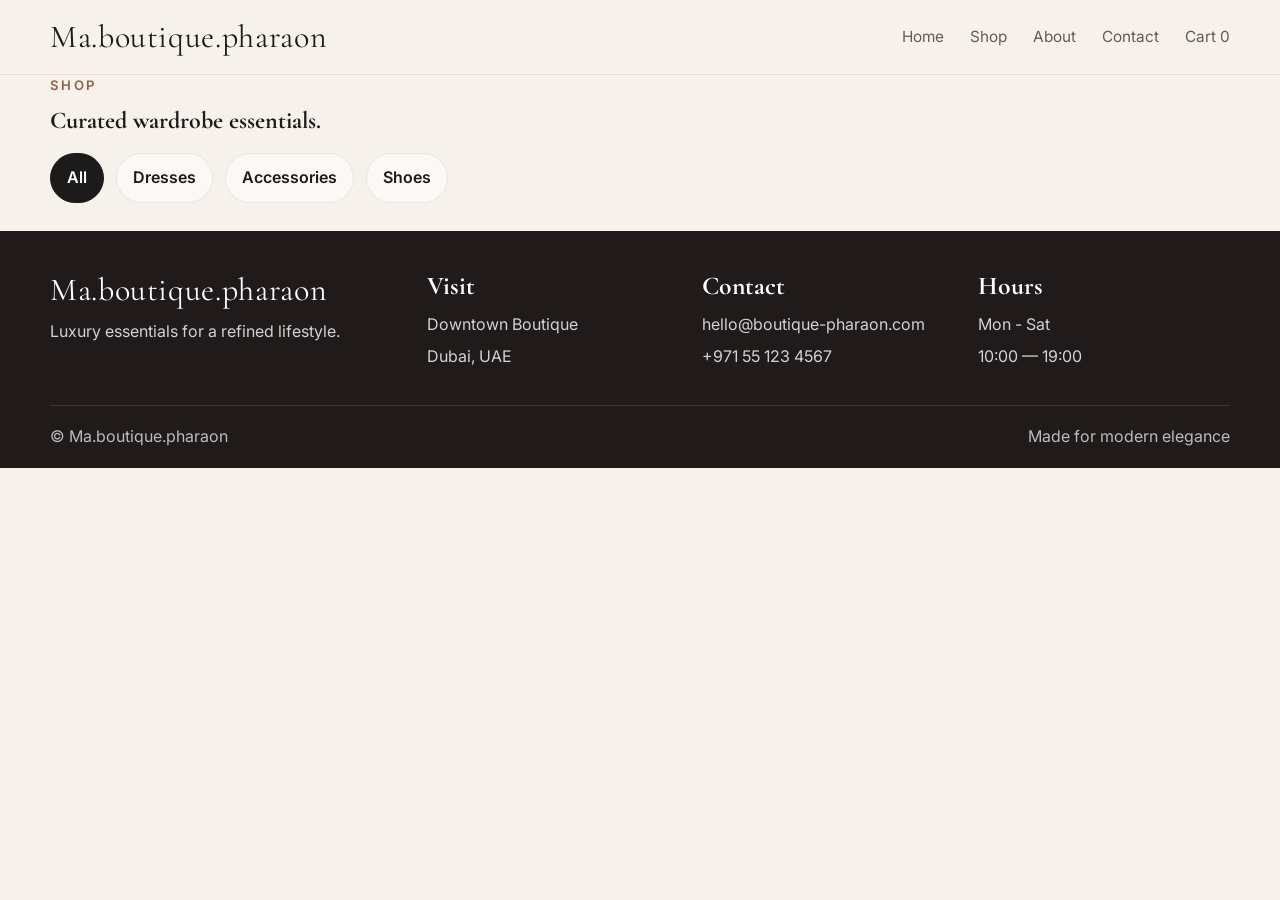
==== about.html @ f7c1f2f4 "Expand the boutique storefront into a multi-page luxury shop with product catalog, cart, contact, an" ====
<!DOCTYPE html>
<html lang="en">
  <head>
    <meta charset="UTF-8" />
    <meta name="viewport" content="width=device-width, initial-scale=1.0" />
    <title>Shop | Ma.boutique.pharaon</title>
    <meta name="description" content="Browse luxury essentials and signature pieces from Ma.boutique.pharaon." />
    <link rel="preconnect" href="https://fonts.googleapis.com" />
    <link rel="preconnect" href="https://fonts.gstatic.com" crossorigin />
    <link
      href="https://fonts.googleapis.com/css2?family=Cormorant+Garamond:wght@400;500;600;700&family=Inter:wght@400;500;600;700&display=swap"
      rel="stylesheet"
    />
    <link rel="stylesheet" href="style.css" />
  </head>
  <body>
    <header class="topbar">
      <div class="container nav">
        <a href="index.html" class="brand">Ma.boutique.pharaon</a>

        <button class="menu-toggle" aria-label="Toggle navigation" aria-expanded="false">
          <span></span>
          <span></span>
          <span></span>
        </button>

        <nav class="nav-links" aria-label="Main navigation">
          <a href="index.html">Home</a>
          <a href="products.html">Shop</a>
          <a href="about.html">About</a>
          <a href="contact.html">Contact</a>
          <a href="cart.html">Cart <span class="nav-cart-count">0</span></a>
        </nav>
      </div>
    </header>

    <main class="container main-page">
      <section class="page-hero small-hero">
        <p class="eyebrow">Shop</p>
        <h1>Curated wardrobe essentials.</h1>
      </section>

      <section class="shop-controls">
        <div class="filters" aria-label="Product filters">
          <button class="filter-btn active" data-filter="all" type="button">All</button>
          <button class="filter-btn" data-filter="dresses" type="button">Dresses</button>
          <button class="filter-btn" data-filter="accessories" type="button">Accessories</button>
          <button class="filter-btn" data-filter="shoes" type="button">Shoes</button>
        </div>
      </section>

      <section>
        <div class="product-grid" id="shop-products"></div>
      </section>
    </main>

    <footer class="site-footer">
      <div class="container footer-grid">
        <div>
          <a href="index.html" class="brand">Ma.boutique.pharaon</a>
          <p>Luxury essentials for a refined lifestyle.</p>
        </div>

        <div>
          <h4>Visit</h4>
          <p>Downtown Boutique</p>
          <p>Dubai, UAE</p>
        </div>

        <div>
          <h4>Contact</h4>
          <p>hello@boutique-pharaon.com</p>
          <p>+971 55 123 4567</p>
        </div>

        <div>
          <h4>Hours</h4>
          <p>Mon - Sat</p>
          <p>10:00 — 19:00</p>
        </div>
      </div>

      <div class="container footer-bottom">
        <span>© <span id="year"></span> Ma.boutique.pharaon</span>
        <span>Made for modern elegance</span>
      </div>
    </footer>

    <script src="script.js"></script>
  </body>
</html>
---- style.css ----
:root {
  --bg: #f7f1ec;
  --panel: #fffaf7;
  --card: #ffffff;
  --text: #1d1a1a;
  --muted: #625b5a;
  --accent: #b98966;
  --accent-deep: #8d6248;
  --sage: #c6c1b8;
  --line: rgba(24, 18, 17, 0.08);
  --shadow: 0 18px 40px rgba(32, 22, 17, 0.08);
}

* {
  box-sizing: border-box;
}

html {
  scroll-behavior: smooth;
}

body {
  margin: 0;
  font-family: "Inter", sans-serif;
  background: var(--bg);
  color: var(--text);
  line-height: 1.6;
}

a {
  color: inherit;
  text-decoration: none;
}

img {
  max-width: 100%;
  display: block;
}

button,
input {
  font: inherit;
}

button {
  cursor: pointer;
}

.container {
  width: min(1180px, calc(100% - 32px));
  margin: 0 auto;
}

.eyebrow {
  margin: 0 0 12px;
  color: var(--accent-deep);
  font-size: 0.82rem;
  font-weight: 600;
  letter-spacing: 0.18em;
  text-transform: uppercase;
}

h1,
h2,
h3,
h4,
.brand {
  font-family: "Cormorant Garamond", serif;
  line-height: 1.05;
  margin: 0;
}

p {
  margin: 0;
}

.topbar {
  position: sticky;
  top: 0;
  z-index: 100;
  background: rgba(247, 241, 236, 0.9);
  backdrop-filter: blur(8px);
  border-bottom: 1px solid var(--line);
}

.nav {
  display: flex;
  align-items: center;
  justify-content: space-between;
  min-height: 74px;
  gap: 20px;
}

.brand {
  font-size: clamp(2rem, 2vw, 2.8rem);
  letter-spacing: 0.02em;
}

.nav-links {
  display: flex;
  gap: 26px;
  color: var(--muted);
  font-size: 0.96rem;
}

.nav-links a {
  position: relative;
}

.nav-links a::after {
  content: "";
  position: absolute;
  left: 0;
  bottom: -6px;
  width: 100%;
  height: 1px;
  background: var(--accent);
  transform: scaleX(0);
  transform-origin: left;
  transition: transform 0.2s ease;
}

.nav-links a:hover::after,
.nav-links a:focus-visible::after {
  transform: scaleX(1);
}

.cart-btn,
.btn {
  border: none;
  border-radius: 999px;
  display: inline-flex;
  align-items: center;
  justify-content: center;
  gap: 8px;
  transition: transform 0.2s ease, box-shadow 0.2s ease;
}

.cart-btn {
  background: var(--text);
  color: white;
  padding: 0.82rem 1.2rem;
  font-weight: 600;
}

.cart-btn span {
  display: inline-grid;
  place-items: center;
  min-width: 24px;
  min-height: 24px;
  border-radius: 50%;
  background: var(--accent);
  color: white;
  font-size: 0.8rem;
}

.hero {
  display: grid;
  grid-template-columns: 1.1fr 0.9fr;
  align-items: center;
  gap: 42px;
  padding: 72px 0 46px;
}

.hero-copy h1 {
  font-size: clamp(3.2rem, 5vw, 5.2rem);
  margin-bottom: 18px;
  max-width: 560px;
}

.lead {
  max-width: 540px;
  color: var(--muted);
  font-size: 1.08rem;
}

.cta-row {
  display: flex;
  flex-wrap: wrap;
  gap: 16px;
  margin-top: 28px;
}

.btn {
  padding: 1rem 1.5rem;
  font-weight: 600;
}

.btn-primary {
  background: var(--accent);
  color: white;
  box-shadow: 0 12px 30px rgba(185, 137, 102, 0.25);
}

.btn-secondary {
  background: transparent;
  border: 1px solid rgba(24, 18, 17, 0.15);
}

.btn:hover,
.cart-btn:hover,
.filter-btn:hover {
  transform: translateY(-1px);
}

.hero-metrics {
  display: flex;
  flex-wrap: wrap;
  gap: 28px;
  margin-top: 36px;
}

.hero-metrics div {
  display: flex;
  flex-direction: column;
  gap: 5px;
}

.hero-metrics strong {
  font-size: 1.6rem;
  font-weight: 700;
}

.hero-metrics span {
  color: var(--muted);
  font-size: 0.83rem;
}

.hero-visual {
  position: relative;
  min-height: 620px;
}

.image-card {
  position: absolute;
  inset: 0 40px 0 0;
  background-size: cover;
  background-position: center;
  border-radius: 32px;
  box-shadow: var(--shadow);
}

.main-card {
  background-image: url("https://images.unsplash.com/photo-1529139574466-a303027c1d8b?auto=format&fit=crop&w=900&q=80");
}

.floating-card {
  position: absolute;
  right: 0;
  bottom: 38px;
  background: rgba(255, 253, 251, 0.84);
  backdrop-filter: blur(6px);
  border: 1px solid rgba(24, 18, 17, 0.08);
  border-radius: 20px;
  padding: 16px 18px;
  box-shadow: var(--shadow);
}

.floating-card p {
  color: var(--muted);
  font-size: 0.8rem;
  text-transform: uppercase;
  letter-spacing: 0.08em;
}

.floating-card strong {
  display: block;
  margin-top: 6px;
  font-family: "Cormorant Garamond", serif;
  font-size: 2rem;
}

.featured-strip {
  background: rgba(255, 255, 255, 0.55);
  border-top: 1px solid var(--line);
  border-bottom: 1px solid var(--line);
}

.strip-grid {
  display: grid;
  grid-template-columns: repeat(3, minmax(0, 1fr));
  gap: 16px;
  padding: 22px 0;
}

.strip-grid > div {
  display: flex;
  flex-direction: column;
  gap: 4px;
  text-align: center;
}

.strip-grid span {
  font-weight: 700;
}

.strip-grid small {
  color: var(--muted);
}

.collection,
.story,
.journal,
.newsletter {
  padding: 96px 0 0;
}

.section-header {
  display: flex;
  align-items: end;
  justify-content: space-between;
  gap: 16px;
  margin-bottom: 26px;
}

.section-header h2,
.testimonials h2,
.newsletter h2,
.story-copy h2 {
  font-size: clamp(2.4rem, 4vw, 3.4rem);
}

.text-link {
  color: var(--accent-deep);
  font-weight: 600;
}

.filters {
  display: flex;
  flex-wrap: wrap;
  gap: 12px;
  margin: 20px 0 28px;
}

.filter-btn {
  border: 1px solid var(--line);
  background: rgba(255, 255, 255, 0.5);
  color: var(--text);
  padding: 0.7rem 1rem;
  border-radius: 999px;
  font-weight: 600;
}

.filter-btn.active {
  background: var(--text);
  color: white;
  border-color: var(--text);
}

.product-grid {
  display: grid;
  grid-template-columns: repeat(3, minmax(0, 1fr));
  gap: 28px;
}

.product-card {
  background: var(--panel);
  border: 1px solid var(--line);
  border-radius: 28px;
  overflow: hidden;
  box-shadow: 0 14px 28px rgba(36, 26, 20, 0.04);
}

.product-image {
  height: 320px;
  background-size: cover;
  background-position: center;
}

.product-body {
  padding: 20px 20px 24px;
}

.product-tag {
  display: inline-block;
  font-size: 0.75rem;
  text-transform: uppercase;
  letter-spacing: 0.12em;
  color: var(--accent-deep);
  margin-bottom: 8px;
}

.product-body h3 {
  font-size: clamp(2rem, 2vw, 2.4rem);
  margin-bottom: 8px;
}

.product-body p {
  color: var(--muted);
  margin-bottom: 18px;
}

.product-meta {
  display: flex;
  align-items: center;
  justify-content: space-between;
  gap: 18px;
}

.price {
  font-weight: 700;
  font-size: 1.08rem;
}

.product-meta button {
  background: var(--text);
  color: white;
  border: none;
  border-radius: 999px;
  padding: 0.72rem 1rem;
  font-weight: 600;
}

.story {
  display: grid;
  grid-template-columns: 1fr 1fr;
  gap: 40px;
  align-items: center;
}

.story-image {
  min-height: 520px;
  border-radius: 30px;
  background-image: url("https://images.unsplash.com/photo-1524504388940-b1c1722653e1?auto=format&fit=crop&w=1100&q=80");
  background-size: cover;
  background-position: center;
  box-shadow: var(--shadow);
}

.story-copy {
  display: grid;
  gap: 18px;
}

.story-copy p {
  color: var(--muted);
}

.check-list {
  list-style: none;
  padding: 0;
  margin: 14px 0 0;
  display: grid;
  gap: 10px;
  color: var(--text);
  font-weight: 600;
}

.check-list li::before {
  content: "✓";
  color: var(--accent-deep);
  margin-right: 10px;
}

.journal-grid {
  display: grid;
  grid-template-columns: repeat(3, minmax(0, 1fr));
  gap: 28px;
}

.journal-card {
  background: rgba(255, 255, 255, 0.5);
  border: 1px solid var(--line);
  border-radius: 26px;
  overflow: hidden;
}

.journal-thumb {
  height: 260px;
  background-size: cover;
  background-position: center;
}

.thumb-one {
  background-image: url("https://images.unsplash.com/photo-1483985988355-763728e1935b?auto=format&fit=crop&w=900&q=80");
}

.thumb-two {
  background-image: url("https://images.unsplash.com/photo-1521572267360-ee0c2909d518?auto=format&fit=crop&w=900&q=80");
}

.thumb-three {
  background-image: url("https://images.unsplash.com/photo-1515886657613-9f3515b0c78f?auto=format&fit=crop&w=900&q=80");
}

.journal-body {
  padding: 22px 20px 24px;
}

.journal-body span {
  display: inline-block;
  font-size: 0.72rem;
  letter-spacing: 0.12em;
  text-transform: uppercase;
  color: var(--accent-deep);
  margin-bottom: 10px;
}

.journal-body h3 {
  font-size: clamp(1.7rem, 2vw, 2.2rem);
}

.testimonials {
  padding: 96px 0 0;
  background: rgba(255, 255, 255, 0.38);
  border-top: 1px solid var(--line);
  border-bottom: 1px solid var(--line);
}

.testimonial-grid {
  display: grid;
  grid-template-columns: repeat(3, minmax(0, 1fr));
  gap: 28px;
  margin-top: 30px;
  padding-bottom: 96px;
}

.testimonial-grid blockquote {
  margin: 0;
  background: var(--panel);
  border: 1px solid var(--line);
  border-radius: 22px;
  padding: 26px 22px;
  color: var(--muted);
  box-shadow: 0 12px 24px rgba(32, 22, 17, 0.04);
}

.testimonial-grid footer {
  margin-top: 18px;
  color: var(--text);
  font-weight: 700;
}

.newsletter {
  display: flex;
  align-items: center;
  justify-content: space-between;
  gap: 24px;
  padding-bottom: 96px;
}

.newsletter-form {
  display: flex;
  gap: 12px;
  width: min(520px, 100%);
}

.newsletter-form input {
  flex: 1;
  min-height: 54px;
  padding: 0 18px;
  border: 1px solid rgba(24, 18, 17, 0.14);
  border-radius: 999px;
  background: rgba(255, 255, 255, 0.8);
}

.cart-drawer {
  position: fixed;
  top: 0;
  right: 0;
  width: min(420px, 100%);
  height: 100vh;
  background: #fffdfb;
  box-shadow: -18px 0 40px rgba(31, 24, 20, 0.12);
  transform: translateX(105%);
  transition: transform 0.3s ease;
  z-index: 200;
  display: flex;
  flex-direction: column;
}

.cart-drawer.open {
  transform: translateX(0);
}

.cart-header,
.cart-summary {
  display: flex;
  align-items: center;
  justify-content: space-between;
  gap: 16px;
  padding: 22px 20px;
  border-bottom: 1px solid var(--line);
}

.close-cart {
  border: none;
  background: transparent;
  font-size: 2rem;
  line-height: 1;
}

.cart-items {
  padding: 16px 20px;
  overflow-y: auto;
  flex: 1;
}

.empty-cart {
  color: var(--muted);
}

.cart-item {
  display: flex;
  gap: 12px;
  border: 1px solid var(--line);
  border-radius: 18px;
  padding: 10px;
  margin-bottom: 14px;
  background: rgba(250, 245, 241, 0.9);
}

.cart-item-thumb {
  width: 78px;
  min-width: 78px;
  height: 78px;
  border-radius: 14px;
  background-size: cover;
  background-position: center;
}

.cart-item-info {
  flex: 1;
  display: flex;
  flex-direction: column;
  justify-content: center;
}

.cart-item-info strong {
  font-size: 1.1rem;
}

.cart-item-info span {
  color: var(--muted);
  font-size: 0.9rem;
}

.remove-item {
  border: none;
  background: transparent;
  color: var(--accent-deep);
  font-weight: 700;
  padding: 0;
}

.cart-summary {
  border-top: 1px solid var(--line);
  border-bottom: 0;
  flex-direction: column;
  align-items: stretch;
}

.cart-summary > div {
  display: flex;
  justify-content: space-between;
  align-items: center;
  margin-bottom: 12px;
}

.checkout-btn {
  width: 100%;
}

.site-footer {
  background: #201b1a;
  color: rgba(255, 255, 255, 0.8);
  padding: 42px 0 18px;
}

.footer-grid {
  display: grid;
  grid-template-columns: 1.4fr repeat(3, minmax(0, 1fr));
  gap: 24px;
}

.site-footer .brand {
  color: white;
  display: inline-block;
  margin-bottom: 12px;
}

.site-footer h4 {
  font-size: 1.6rem;
  margin-bottom: 12px;
  color: white;
}

.site-footer p {
  margin-bottom: 6px;
}

.footer-bottom {
  margin-top: 30px;
  padding-top: 18px;
  border-top: 1px solid rgba(255, 255, 255, 0.12);
  display: flex;
  justify-content: space-between;
  gap: 18px;
  color: rgba(255, 255, 255, 0.7);
}

.menu-toggle {
  display: none;
  flex-direction: column;
  gap: 5px;
  border: none;
  background: transparent;
  padding: 4px;
}

.menu-toggle span {
  width: 26px;
  height: 2px;
  background: var(--text);
  display: block;
}

@media (max-width: 900px) {
  .hero,
  .story,
  .newsletter,
  .footer-grid,
  .product-grid,
  .journal-grid,
  .testimonial-grid {
    grid-template-columns: 1fr;
  }

  .hero {
    padding-top: 48px;
  }

  .nav {
    position: relative;
  }

  .menu-toggle {
    display: flex;
  }

  .nav-links {
    position: absolute;
    left: 0;
    right: 0;
    top: calc(100% + 8px);
    display: none;
    flex-direction: column;
    background: rgba(255, 250, 247, 0.98);
    border: 1px solid var(--line);
    border-radius: 18px;
    padding: 18px 20px;
    box-shadow: var(--shadow);
  }

  .nav-links.open {
    display: flex;
  }

  .cart-btn {
    margin-left: auto;
  }

  .newsletter {
    align-items: flex-start;
  }

  .newsletter-form {
    flex-direction: column;
  }
}

@media (max-width: 600px) {
  .strip-grid {
    grid-template-columns: 1fr;
  }

  .section-header {
    align-items: flex-start;
    flex-direction: column;
  }

  .hero-copy h1 {
    max-width: 100%;
  }

  .product-image {
    height: 280px;
  }

  .footer-bottom {
    flex-direction: column;
  }
}
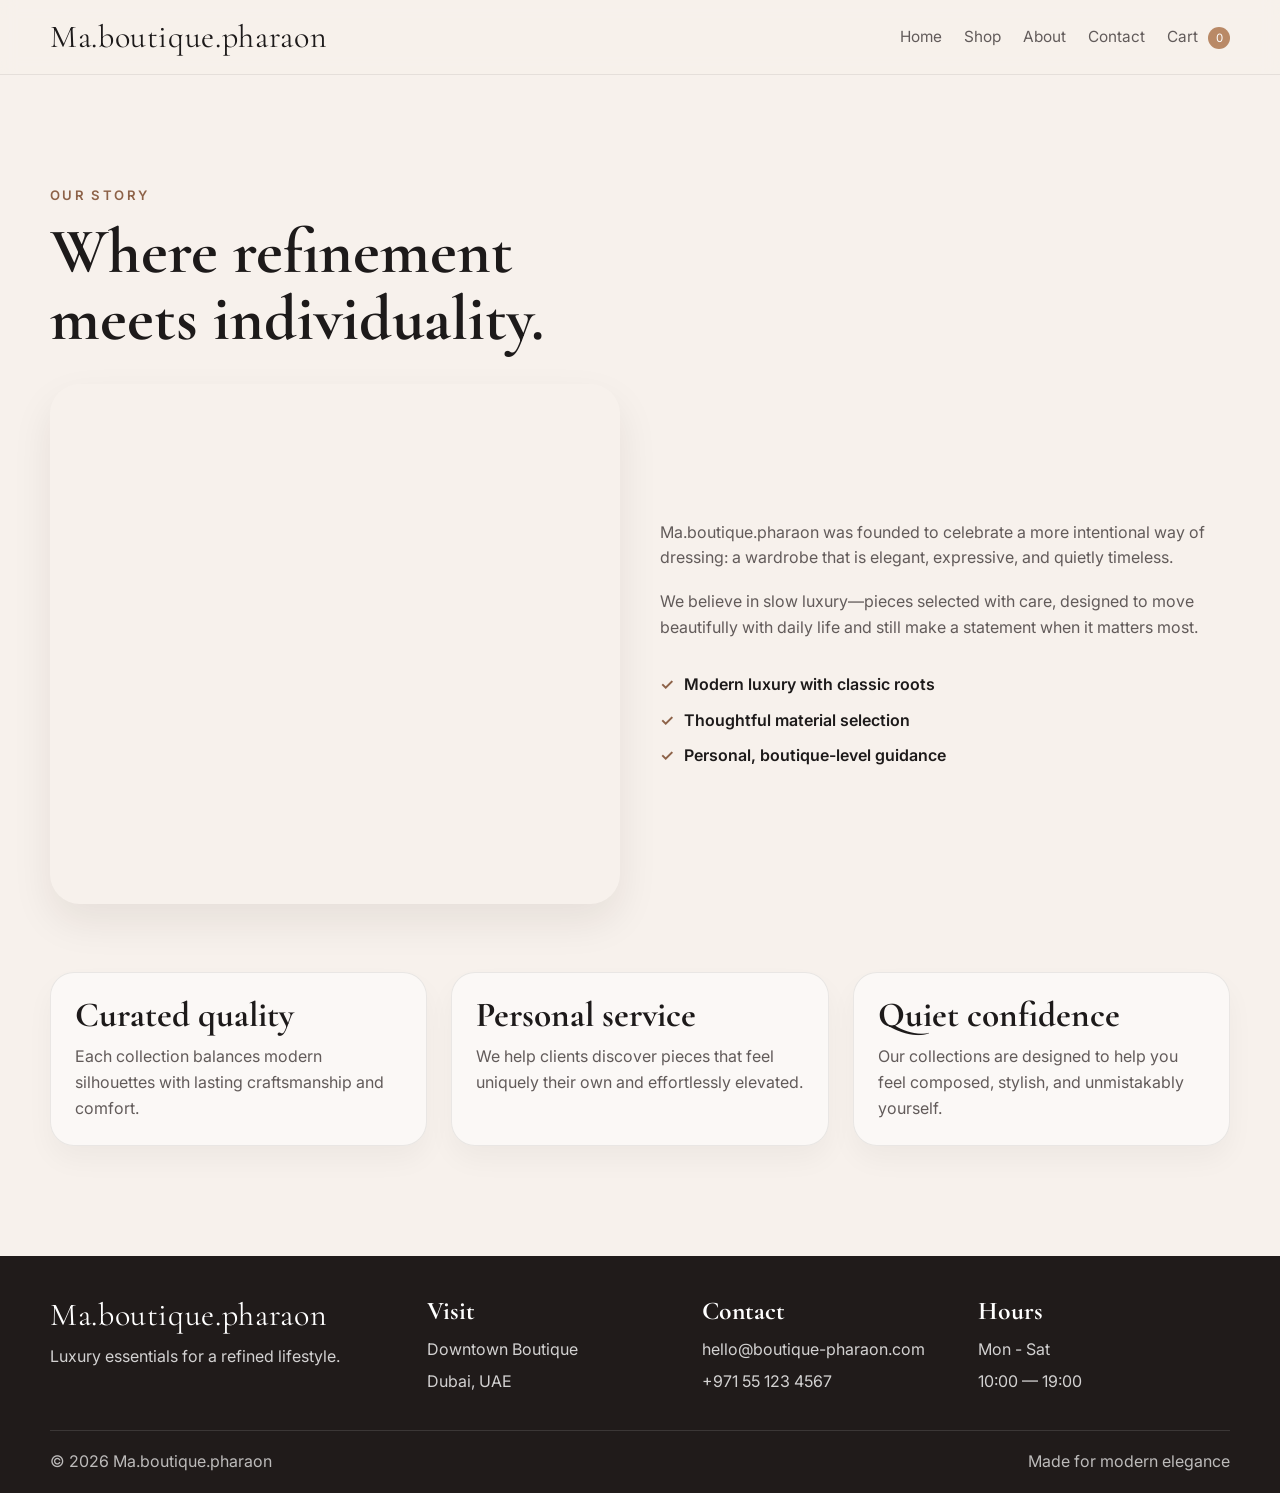
==== commit d8c1f7c7: "Restore misplaced site files and redesign the homepage in French The previous commit saved each file" ====
--- a/about.html
+++ b/about.html
@@ -3,8 +3,8 @@
   <head>
     <meta charset="UTF-8" />
     <meta name="viewport" content="width=device-width, initial-scale=1.0" />
-    <title>Shop | Ma.boutique.pharaon</title>
-    <meta name="description" content="Browse luxury essentials and signature pieces from Ma.boutique.pharaon." />
+    <title>About | Ma.boutique.pharaon</title>
+    <meta name="description" content="Learn about the story and philosophy behind Ma.boutique.pharaon." />
     <link rel="preconnect" href="https://fonts.googleapis.com" />
     <link rel="preconnect" href="https://fonts.gstatic.com" crossorigin />
     <link
@@ -36,21 +36,40 @@
 
     <main class="container main-page">
       <section class="page-hero small-hero">
-        <p class="eyebrow">Shop</p>
-        <h1>Curated wardrobe essentials.</h1>
+        <p class="eyebrow">Our story</p>
+        <h1>Where refinement meets individuality.</h1>
       </section>
 
-      <section class="shop-controls">
-        <div class="filters" aria-label="Product filters">
-          <button class="filter-btn active" data-filter="all" type="button">All</button>
-          <button class="filter-btn" data-filter="dresses" type="button">Dresses</button>
-          <button class="filter-btn" data-filter="accessories" type="button">Accessories</button>
-          <button class="filter-btn" data-filter="shoes" type="button">Shoes</button>
+      <section class="story story-page">
+        <div class="story-image"></div>
+        <div class="story-copy">
+          <p>
+            Ma.boutique.pharaon was founded to celebrate a more intentional way of dressing: a wardrobe that is elegant, expressive, and quietly timeless.
+          </p>
+          <p>
+            We believe in slow luxury—pieces selected with care, designed to move beautifully with daily life and still make a statement when it matters most.
+          </p>
+          <ul class="check-list">
+            <li>Modern luxury with classic roots</li>
+            <li>Thoughtful material selection</li>
+            <li>Personal, boutique-level guidance</li>
+          </ul>
         </div>
       </section>
 
-      <section>
-        <div class="product-grid" id="shop-products"></div>
+      <section class="values-grid">
+        <article>
+          <h3>Curated quality</h3>
+          <p>Each collection balances modern silhouettes with lasting craftsmanship and comfort.</p>
+        </article>
+        <article>
+          <h3>Personal service</h3>
+          <p>We help clients discover pieces that feel uniquely their own and effortlessly elevated.</p>
+        </article>
+        <article>
+          <h3>Quiet confidence</h3>
+          <p>Our collections are designed to help you feel composed, stylish, and unmistakably yourself.</p>
+        </article>
       </section>
     </main>
 
@@ -97,12 +116,3 @@
 
 
 
-
-
-
-
-
-
-
-
-
--- a/style.css
+++ b/style.css
@@ -6,9 +6,9 @@
   --muted: #625b5a;
   --accent: #b98966;
   --accent-deep: #8d6248;
-  --sage: #c6c1b8;
   --line: rgba(24, 18, 17, 0.08);
   --shadow: 0 18px 40px rgba(32, 22, 17, 0.08);
+  --img-placeholder: linear-gradient(135deg, #efe4da, #e2d2c4);
 }
 
 * {
@@ -38,7 +38,8 @@
 }
 
 button,
-input {
+input,
+textarea {
   font: inherit;
 }
 
@@ -81,6 +82,11 @@
   background: rgba(247, 241, 236, 0.9);
   backdrop-filter: blur(8px);
   border-bottom: 1px solid var(--line);
+  transition: box-shadow 0.3s ease;
+}
+
+.topbar.scrolled {
+  box-shadow: 0 10px 30px rgba(32, 22, 17, 0.06);
 }
 
 .nav {
@@ -98,7 +104,8 @@
 
 .nav-links {
   display: flex;
-  gap: 26px;
+  align-items: center;
+  gap: 22px;
   color: var(--muted);
   font-size: 0.96rem;
 }
@@ -125,33 +132,43 @@
   transform: scaleX(1);
 }
 
-.cart-btn,
+.nav-cart-count {
+  display: inline-grid;
+  place-items: center;
+  min-width: 22px;
+  min-height: 22px;
+  padding: 2px 6px;
+  border-radius: 999px;
+  background: var(--accent);
+  color: white;
+  font-size: 0.72rem;
+  margin-left: 6px;
+}
+
 .btn {
   border: none;
   border-radius: 999px;
   display: inline-flex;
   align-items: center;
   justify-content: center;
-  gap: 8px;
-  transition: transform 0.2s ease, box-shadow 0.2s ease;
-}
-
-.cart-btn {
-  background: var(--text);
-  color: white;
-  padding: 0.82rem 1.2rem;
+  padding: 1rem 1.5rem;
   font-weight: 600;
-}
-
-.cart-btn span {
-  display: inline-grid;
-  place-items: center;
-  min-width: 24px;
-  min-height: 24px;
-  border-radius: 50%;
+  transition: transform 0.2s ease;
+}
+
+.btn:hover {
+  transform: translateY(-1px);
+}
+
+.btn-primary {
   background: var(--accent);
   color: white;
-  font-size: 0.8rem;
+  box-shadow: 0 12px 30px rgba(185, 137, 102, 0.25);
+}
+
+.btn-secondary {
+  background: transparent;
+  border: 1px solid rgba(24, 18, 17, 0.15);
 }
 
 .hero {
@@ -162,8 +179,9 @@
   padding: 72px 0 46px;
 }
 
-.hero-copy h1 {
-  font-size: clamp(3.2rem, 5vw, 5.2rem);
+.hero-copy h1,
+.page-hero h1 {
+  font-size: clamp(3.1rem, 5vw, 5.2rem);
   margin-bottom: 18px;
   max-width: 560px;
 }
@@ -181,28 +199,6 @@
   margin-top: 28px;
 }
 
-.btn {
-  padding: 1rem 1.5rem;
-  font-weight: 600;
-}
-
-.btn-primary {
-  background: var(--accent);
-  color: white;
-  box-shadow: 0 12px 30px rgba(185, 137, 102, 0.25);
-}
-
-.btn-secondary {
-  background: transparent;
-  border: 1px solid rgba(24, 18, 17, 0.15);
-}
-
-.btn:hover,
-.cart-btn:hover,
-.filter-btn:hover {
-  transform: translateY(-1px);
-}
-
 .hero-metrics {
   display: flex;
   flex-wrap: wrap;
@@ -231,17 +227,16 @@
   min-height: 620px;
 }
 
-.image-card {
+.hero-image {
   position: absolute;
   inset: 0 40px 0 0;
-  background-size: cover;
-  background-position: center;
+  width: calc(100% - 40px);
+  height: 100%;
+  object-fit: cover;
+  object-position: center top;
   border-radius: 32px;
   box-shadow: var(--shadow);
-}
-
-.main-card {
-  background-image: url("https://images.unsplash.com/photo-1529139574466-a303027c1d8b?auto=format&fit=crop&w=900&q=80");
+  background: var(--img-placeholder);
 }
 
 .floating-card {
@@ -249,7 +244,7 @@
   right: 0;
   bottom: 38px;
   background: rgba(255, 253, 251, 0.84);
-  backdrop-filter: blur(6px);
+  backdrop-filter: blur(10px);
   border: 1px solid rgba(24, 18, 17, 0.08);
   border-radius: 20px;
   padding: 16px 18px;
@@ -298,11 +293,12 @@
   color: var(--muted);
 }
 
-.collection,
+.section-block,
 .story,
-.journal,
-.newsletter {
-  padding: 96px 0 0;
+.newsletter,
+.main-page {
+  padding-top: 70px;
+  padding-bottom: 20px;
 }
 
 .section-header {
@@ -325,11 +321,220 @@
   font-weight: 600;
 }
 
+.product-grid {
+  display: grid;
+  grid-template-columns: repeat(3, minmax(0, 1fr));
+  gap: 28px;
+}
+
+.product-card {
+  display: flex;
+  flex-direction: column;
+  background: var(--panel);
+  border: 1px solid var(--line);
+  border-radius: 28px;
+  overflow: hidden;
+  box-shadow: 0 14px 28px rgba(36, 26, 20, 0.04);
+  transition: transform 0.35s ease, box-shadow 0.35s ease;
+}
+
+.product-card:hover {
+  transform: translateY(-4px);
+  box-shadow: 0 24px 48px rgba(36, 26, 20, 0.1);
+}
+
+.product-media {
+  position: relative;
+  aspect-ratio: 4 / 5;
+  overflow: hidden;
+  background: var(--img-placeholder);
+}
+
+.product-media img {
+  width: 100%;
+  height: 100%;
+  object-fit: cover;
+  transition: transform 0.7s ease;
+}
+
+.product-card:hover .product-media img {
+  transform: scale(1.05);
+}
+
+.product-badge {
+  position: absolute;
+  top: 16px;
+  left: 16px;
+  padding: 6px 12px;
+  border-radius: 999px;
+  background: rgba(255, 253, 251, 0.9);
+  color: var(--accent-deep);
+  font-size: 0.72rem;
+  font-weight: 600;
+  letter-spacing: 0.12em;
+  text-transform: uppercase;
+}
+
+.product-body {
+  display: flex;
+  flex: 1;
+  flex-direction: column;
+  padding: 22px 22px 24px;
+}
+
+.product-tag {
+  display: inline-block;
+  font-size: 0.75rem;
+  text-transform: uppercase;
+  letter-spacing: 0.12em;
+  color: var(--accent-deep);
+  margin-bottom: 8px;
+}
+
+.product-body h3 {
+  font-size: clamp(2rem, 2vw, 2.4rem);
+  margin-bottom: 8px;
+}
+
+.product-body p {
+  color: var(--muted);
+  margin-bottom: 18px;
+}
+
+.product-meta {
+  margin-top: auto;
+  display: flex;
+  align-items: center;
+  justify-content: space-between;
+  gap: 18px;
+}
+
+.price {
+  font-weight: 700;
+  font-size: 1.08rem;
+}
+
+.product-meta button {
+  background: var(--text);
+  color: white;
+  border: none;
+  border-radius: 999px;
+  padding: 0.72rem 1rem;
+  font-weight: 600;
+}
+
+.story {
+  display: grid;
+  grid-template-columns: 1fr 1fr;
+  gap: 40px;
+  align-items: center;
+}
+
+.story-page {
+  padding-top: 0;
+}
+
+.story-image {
+  min-height: 520px;
+  border-radius: 30px;
+  background-image: url("https://images.unsplash.com/photo-1524504388940-b1c1722653e1?auto=format&fit=crop&w=1100&q=80");
+  background-size: cover;
+  background-position: center;
+  box-shadow: var(--shadow);
+}
+
+.story-copy {
+  display: grid;
+  gap: 18px;
+}
+
+.story-copy p {
+  color: var(--muted);
+}
+
+.check-list {
+  list-style: none;
+  padding: 0;
+  margin: 14px 0 0;
+  display: grid;
+  gap: 10px;
+  color: var(--text);
+  font-weight: 600;
+}
+
+.check-list li::before {
+  content: "✓";
+  color: var(--accent-deep);
+  margin-right: 10px;
+}
+
+.testimonials {
+  padding: 96px 0 0;
+  background: rgba(255, 255, 255, 0.38);
+  border-top: 1px solid var(--line);
+  border-bottom: 1px solid var(--line);
+}
+
+.testimonial-grid {
+  display: grid;
+  grid-template-columns: repeat(3, minmax(0, 1fr));
+  gap: 28px;
+  margin-top: 30px;
+  padding-bottom: 96px;
+}
+
+.testimonial-grid blockquote {
+  margin: 0;
+  background: var(--panel);
+  border: 1px solid var(--line);
+  border-radius: 22px;
+  padding: 26px 22px;
+  color: var(--muted);
+  box-shadow: 0 12px 24px rgba(32, 22, 17, 0.04);
+}
+
+.testimonial-grid footer {
+  margin-top: 18px;
+  color: var(--text);
+  font-weight: 700;
+}
+
+.newsletter {
+  display: flex;
+  align-items: center;
+  justify-content: space-between;
+  gap: 24px;
+  padding-bottom: 96px;
+}
+
+.newsletter-form {
+  display: flex;
+  gap: 12px;
+  width: min(520px, 100%);
+}
+
+.newsletter-form input {
+  flex: 1;
+  min-height: 54px;
+  padding: 0 18px;
+  border: 1px solid rgba(24, 18, 17, 0.14);
+  border-radius: 999px;
+  background: rgba(255, 255, 255, 0.8);
+}
+
+.page-hero {
+  margin-bottom: 32px;
+}
+
+.small-hero {
+  padding-top: 40px;
+}
+
 .filters {
   display: flex;
   flex-wrap: wrap;
   gap: 12px;
-  margin: 20px 0 28px;
+  margin: 20px 0 30px;
 }
 
 .filter-btn {
@@ -347,292 +552,115 @@
   border-color: var(--text);
 }
 
-.product-grid {
+.values-grid {
   display: grid;
   grid-template-columns: repeat(3, minmax(0, 1fr));
+  gap: 24px;
+  margin: 48px 0 30px;
+}
+
+.values-grid article,
+.contact-card,
+.contact-form,
+.order-summary,
+.cart-item {
+  background: rgba(255, 255, 255, 0.52);
+  border: 1px solid var(--line);
+  border-radius: 24px;
+  box-shadow: 0 14px 28px rgba(36, 26, 20, 0.04);
+}
+
+.values-grid article {
+  padding: 24px;
+}
+
+.values-grid h3 {
+  margin-bottom: 10px;
+  font-size: 2.2rem;
+}
+
+.values-grid p,
+.contact-card p,
+.contact-card li,
+.contact-form label {
+  color: var(--muted);
+}
+
+.contact-grid {
+  display: grid;
+  grid-template-columns: 0.9fr 1.1fr;
   gap: 28px;
-}
-
-.product-card {
-  background: var(--panel);
-  border: 1px solid var(--line);
-  border-radius: 28px;
-  overflow: hidden;
-  box-shadow: 0 14px 28px rgba(36, 26, 20, 0.04);
-}
-
-.product-image {
-  height: 320px;
-  background-size: cover;
-  background-position: center;
-}
-
-.product-body {
-  padding: 20px 20px 24px;
-}
-
-.product-tag {
-  display: inline-block;
-  font-size: 0.75rem;
-  text-transform: uppercase;
-  letter-spacing: 0.12em;
-  color: var(--accent-deep);
-  margin-bottom: 8px;
-}
-
-.product-body h3 {
-  font-size: clamp(2rem, 2vw, 2.4rem);
-  margin-bottom: 8px;
-}
-
-.product-body p {
-  color: var(--muted);
-  margin-bottom: 18px;
-}
-
-.product-meta {
-  display: flex;
+  margin-top: 20px;
+}
+
+.contact-card,
+.contact-form {
+  padding: 24px;
+}
+
+.contact-card ul {
+  padding-left: 20px;
+  margin: 18px 0 0;
+}
+
+.contact-form {
+  display: grid;
+  gap: 16px;
+}
+
+.contact-form label {
+  display: grid;
+  gap: 8px;
+  font-weight: 600;
+}
+
+.contact-form input,
+.contact-form textarea {
+  width: 100%;
+  border: 1px solid rgba(24, 18, 17, 0.12);
+  border-radius: 16px;
+  padding: 0.9rem 1rem;
+  background: rgba(255, 255, 255, 0.8);
+}
+
+.cart-layout {
+  display: grid;
+  grid-template-columns: 1.3fr 0.7fr;
+  gap: 28px;
+}
+
+.cart-list {
+  display: grid;
+  gap: 16px;
+}
+
+.cart-item {
+  display: flex;
+  gap: 16px;
   align-items: center;
-  justify-content: space-between;
-  gap: 18px;
-}
-
-.price {
-  font-weight: 700;
-  font-size: 1.08rem;
-}
-
-.product-meta button {
-  background: var(--text);
-  color: white;
-  border: none;
-  border-radius: 999px;
-  padding: 0.72rem 1rem;
-  font-weight: 600;
-}
-
-.story {
-  display: grid;
-  grid-template-columns: 1fr 1fr;
-  gap: 40px;
-  align-items: center;
-}
-
-.story-image {
-  min-height: 520px;
-  border-radius: 30px;
-  background-image: url("https://images.unsplash.com/photo-1524504388940-b1c1722653e1?auto=format&fit=crop&w=1100&q=80");
-  background-size: cover;
-  background-position: center;
-  box-shadow: var(--shadow);
-}
-
-.story-copy {
-  display: grid;
-  gap: 18px;
-}
-
-.story-copy p {
-  color: var(--muted);
-}
-
-.check-list {
-  list-style: none;
-  padding: 0;
-  margin: 14px 0 0;
-  display: grid;
-  gap: 10px;
-  color: var(--text);
-  font-weight: 600;
-}
-
-.check-list li::before {
-  content: "✓";
-  color: var(--accent-deep);
-  margin-right: 10px;
-}
-
-.journal-grid {
-  display: grid;
-  grid-template-columns: repeat(3, minmax(0, 1fr));
-  gap: 28px;
-}
-
-.journal-card {
-  background: rgba(255, 255, 255, 0.5);
-  border: 1px solid var(--line);
-  border-radius: 26px;
-  overflow: hidden;
-}
-
-.journal-thumb {
-  height: 260px;
-  background-size: cover;
-  background-position: center;
-}
-
-.thumb-one {
-  background-image: url("https://images.unsplash.com/photo-1483985988355-763728e1935b?auto=format&fit=crop&w=900&q=80");
-}
-
-.thumb-two {
-  background-image: url("https://images.unsplash.com/photo-1521572267360-ee0c2909d518?auto=format&fit=crop&w=900&q=80");
-}
-
-.thumb-three {
-  background-image: url("https://images.unsplash.com/photo-1515886657613-9f3515b0c78f?auto=format&fit=crop&w=900&q=80");
-}
-
-.journal-body {
-  padding: 22px 20px 24px;
-}
-
-.journal-body span {
-  display: inline-block;
-  font-size: 0.72rem;
-  letter-spacing: 0.12em;
-  text-transform: uppercase;
-  color: var(--accent-deep);
-  margin-bottom: 10px;
-}
-
-.journal-body h3 {
-  font-size: clamp(1.7rem, 2vw, 2.2rem);
-}
-
-.testimonials {
-  padding: 96px 0 0;
-  background: rgba(255, 255, 255, 0.38);
-  border-top: 1px solid var(--line);
-  border-bottom: 1px solid var(--line);
-}
-
-.testimonial-grid {
-  display: grid;
-  grid-template-columns: repeat(3, minmax(0, 1fr));
-  gap: 28px;
-  margin-top: 30px;
-  padding-bottom: 96px;
-}
-
-.testimonial-grid blockquote {
-  margin: 0;
-  background: var(--panel);
-  border: 1px solid var(--line);
-  border-radius: 22px;
-  padding: 26px 22px;
-  color: var(--muted);
-  box-shadow: 0 12px 24px rgba(32, 22, 17, 0.04);
-}
-
-.testimonial-grid footer {
-  margin-top: 18px;
-  color: var(--text);
-  font-weight: 700;
-}
-
-.newsletter {
-  display: flex;
-  align-items: center;
-  justify-content: space-between;
-  gap: 24px;
-  padding-bottom: 96px;
-}
-
-.newsletter-form {
-  display: flex;
-  gap: 12px;
-  width: min(520px, 100%);
-}
-
-.newsletter-form input {
-  flex: 1;
-  min-height: 54px;
-  padding: 0 18px;
-  border: 1px solid rgba(24, 18, 17, 0.14);
-  border-radius: 999px;
-  background: rgba(255, 255, 255, 0.8);
-}
-
-.cart-drawer {
-  position: fixed;
-  top: 0;
-  right: 0;
-  width: min(420px, 100%);
-  height: 100vh;
-  background: #fffdfb;
-  box-shadow: -18px 0 40px rgba(31, 24, 20, 0.12);
-  transform: translateX(105%);
-  transition: transform 0.3s ease;
-  z-index: 200;
-  display: flex;
-  flex-direction: column;
-}
-
-.cart-drawer.open {
-  transform: translateX(0);
-}
-
-.cart-header,
-.cart-summary {
-  display: flex;
-  align-items: center;
-  justify-content: space-between;
-  gap: 16px;
-  padding: 22px 20px;
-  border-bottom: 1px solid var(--line);
-}
-
-.close-cart {
-  border: none;
-  background: transparent;
-  font-size: 2rem;
-  line-height: 1;
-}
-
-.cart-items {
-  padding: 16px 20px;
-  overflow-y: auto;
-  flex: 1;
-}
-
-.empty-cart {
-  color: var(--muted);
-}
-
-.cart-item {
-  display: flex;
-  gap: 12px;
-  border: 1px solid var(--line);
+  padding: 14px;
+}
+
+.cart-item-thumb {
+  width: 90px;
+  min-width: 90px;
+  height: 90px;
   border-radius: 18px;
-  padding: 10px;
-  margin-bottom: 14px;
-  background: rgba(250, 245, 241, 0.9);
-}
-
-.cart-item-thumb {
-  width: 78px;
-  min-width: 78px;
-  height: 78px;
-  border-radius: 14px;
-  background-size: cover;
-  background-position: center;
+  object-fit: cover;
+  background: var(--img-placeholder);
 }
 
 .cart-item-info {
   flex: 1;
-  display: flex;
-  flex-direction: column;
-  justify-content: center;
 }
 
 .cart-item-info strong {
-  font-size: 1.1rem;
+  display: block;
+  font-size: 1.2rem;
 }
 
 .cart-item-info span {
   color: var(--muted);
-  font-size: 0.9rem;
 }
 
 .remove-item {
@@ -640,31 +668,43 @@
   background: transparent;
   color: var(--accent-deep);
   font-weight: 700;
-  padding: 0;
-}
-
-.cart-summary {
+}
+
+.order-summary {
+  padding: 24px;
+  height: fit-content;
+}
+
+.order-summary h3 {
+  font-size: 2.2rem;
+  margin-bottom: 18px;
+}
+
+.summary-row {
+  display: flex;
+  justify-content: space-between;
+  margin-bottom: 12px;
+  color: var(--muted);
+}
+
+.total-row {
+  margin-top: 20px;
+  padding-top: 18px;
   border-top: 1px solid var(--line);
-  border-bottom: 0;
-  flex-direction: column;
-  align-items: stretch;
-}
-
-.cart-summary > div {
-  display: flex;
-  justify-content: space-between;
-  align-items: center;
-  margin-bottom: 12px;
+  color: var(--text);
+  font-weight: 700;
 }
 
 .checkout-btn {
   width: 100%;
+  margin-top: 18px;
 }
 
 .site-footer {
   background: #201b1a;
   color: rgba(255, 255, 255, 0.8);
   padding: 42px 0 18px;
+  margin-top: 60px;
 }
 
 .footer-grid {
@@ -719,10 +759,12 @@
   .hero,
   .story,
   .newsletter,
+  .contact-grid,
+  .cart-layout,
   .footer-grid,
   .product-grid,
-  .journal-grid,
-  .testimonial-grid {
+  .testimonial-grid,
+  .values-grid {
     grid-template-columns: 1fr;
   }
 
@@ -756,10 +798,6 @@
     display: flex;
   }
 
-  .cart-btn {
-    margin-left: auto;
-  }
-
   .newsletter {
     align-items: flex-start;
   }
@@ -779,10 +817,6 @@
     flex-direction: column;
   }
 
-  .hero-copy h1 {
-    max-width: 100%;
-  }
-
   .product-image {
     height: 280px;
   }
@@ -791,3 +825,232 @@
     flex-direction: column;
   }
 }
+
+/* Page d'accueil */
+
+.announcement {
+  background: var(--text);
+  color: rgba(255, 255, 255, 0.88);
+  text-align: center;
+  font-size: 0.8rem;
+  letter-spacing: 0.08em;
+  padding: 9px 16px;
+}
+
+.nav-links a[aria-current="page"] {
+  color: var(--text);
+}
+
+.hero-copy h1 em {
+  font-style: italic;
+  color: var(--accent-deep);
+}
+
+.home .hero {
+  padding-top: 64px;
+}
+
+.category-grid {
+  display: grid;
+  grid-template-columns: repeat(3, minmax(0, 1fr));
+  gap: 24px;
+}
+
+.category-card {
+  position: relative;
+  display: block;
+  aspect-ratio: 4 / 5;
+  border-radius: 28px;
+  overflow: hidden;
+  background: var(--img-placeholder);
+  box-shadow: var(--shadow);
+}
+
+.category-card img {
+  width: 100%;
+  height: 100%;
+  object-fit: cover;
+  transition: transform 0.8s ease;
+}
+
+.category-card::after {
+  content: "";
+  position: absolute;
+  inset: 0;
+  background: linear-gradient(180deg, rgba(20, 14, 12, 0) 45%, rgba(20, 14, 12, 0.6) 100%);
+}
+
+.category-card:hover img {
+  transform: scale(1.06);
+}
+
+.category-label {
+  position: absolute;
+  left: 24px;
+  right: 24px;
+  bottom: 22px;
+  z-index: 1;
+  display: flex;
+  align-items: baseline;
+  justify-content: space-between;
+  color: white;
+  font-family: "Cormorant Garamond", serif;
+  font-size: 2.2rem;
+}
+
+.category-label small {
+  font-family: "Inter", sans-serif;
+  font-size: 0.85rem;
+  font-weight: 600;
+  letter-spacing: 0.04em;
+}
+
+.story-media {
+  border-radius: 30px;
+  overflow: hidden;
+  aspect-ratio: 14 / 13;
+  background: var(--img-placeholder);
+  box-shadow: var(--shadow);
+}
+
+.story-media img {
+  width: 100%;
+  height: 100%;
+  object-fit: cover;
+}
+
+.story-btn {
+  justify-self: start;
+  margin-top: 8px;
+}
+
+.stars {
+  display: block;
+  margin-bottom: 12px;
+  color: var(--accent);
+  letter-spacing: 0.15em;
+}
+
+.img-missing {
+  color: transparent;
+  font-size: 0;
+}
+
+.empty-state {
+  padding: 28px;
+  border: 1px dashed rgba(24, 18, 17, 0.18);
+  border-radius: 24px;
+  color: var(--muted);
+}
+
+.empty-state a {
+  color: var(--accent-deep);
+  font-weight: 600;
+}
+
+.toast {
+  position: fixed;
+  left: 50%;
+  bottom: 24px;
+  z-index: 200;
+  max-width: calc(100% - 32px);
+  padding: 14px 22px;
+  border-radius: 999px;
+  background: var(--text);
+  color: white;
+  font-size: 0.92rem;
+  box-shadow: var(--shadow);
+  opacity: 0;
+  pointer-events: none;
+  transform: translate(-50%, 16px);
+  transition: opacity 0.3s ease, transform 0.3s ease;
+}
+
+.toast.visible {
+  opacity: 1;
+  transform: translate(-50%, 0);
+}
+
+.reveal {
+  opacity: 0;
+  transform: translateY(24px);
+  transition: opacity 0.8s ease, transform 0.8s ease;
+}
+
+.reveal.in-view {
+  opacity: 1;
+  transform: none;
+}
+
+@media (max-width: 900px) {
+  .category-grid {
+    grid-template-columns: 1fr;
+  }
+
+  .category-card {
+    aspect-ratio: 16 / 10;
+  }
+
+  .hero-visual {
+    min-height: 0;
+    aspect-ratio: 4 / 5;
+  }
+
+  .hero-image {
+    inset: 0;
+    width: 100%;
+  }
+
+  .floating-card {
+    right: 16px;
+    bottom: 16px;
+  }
+
+  .newsletter {
+    flex-direction: column;
+  }
+
+  .newsletter-form {
+    width: 100%;
+  }
+}
+
+@media (min-width: 601px) and (max-width: 900px) {
+  .product-grid {
+    grid-template-columns: repeat(2, minmax(0, 1fr));
+  }
+}
+
+@media (max-width: 600px) {
+  .hero-copy h1 {
+    font-size: 2.7rem;
+  }
+
+  .hero-metrics {
+    gap: 20px;
+  }
+
+  .announcement {
+    font-size: 0.72rem;
+  }
+}
+
+@media (prefers-reduced-motion: reduce) {
+  html {
+    scroll-behavior: auto;
+  }
+
+  .reveal,
+  .reveal.in-view {
+    opacity: 1;
+    transform: none;
+    transition: none;
+  }
+
+  .product-card,
+  .product-media img,
+  .category-card img,
+  .toast {
+    transition: none;
+  }
+}
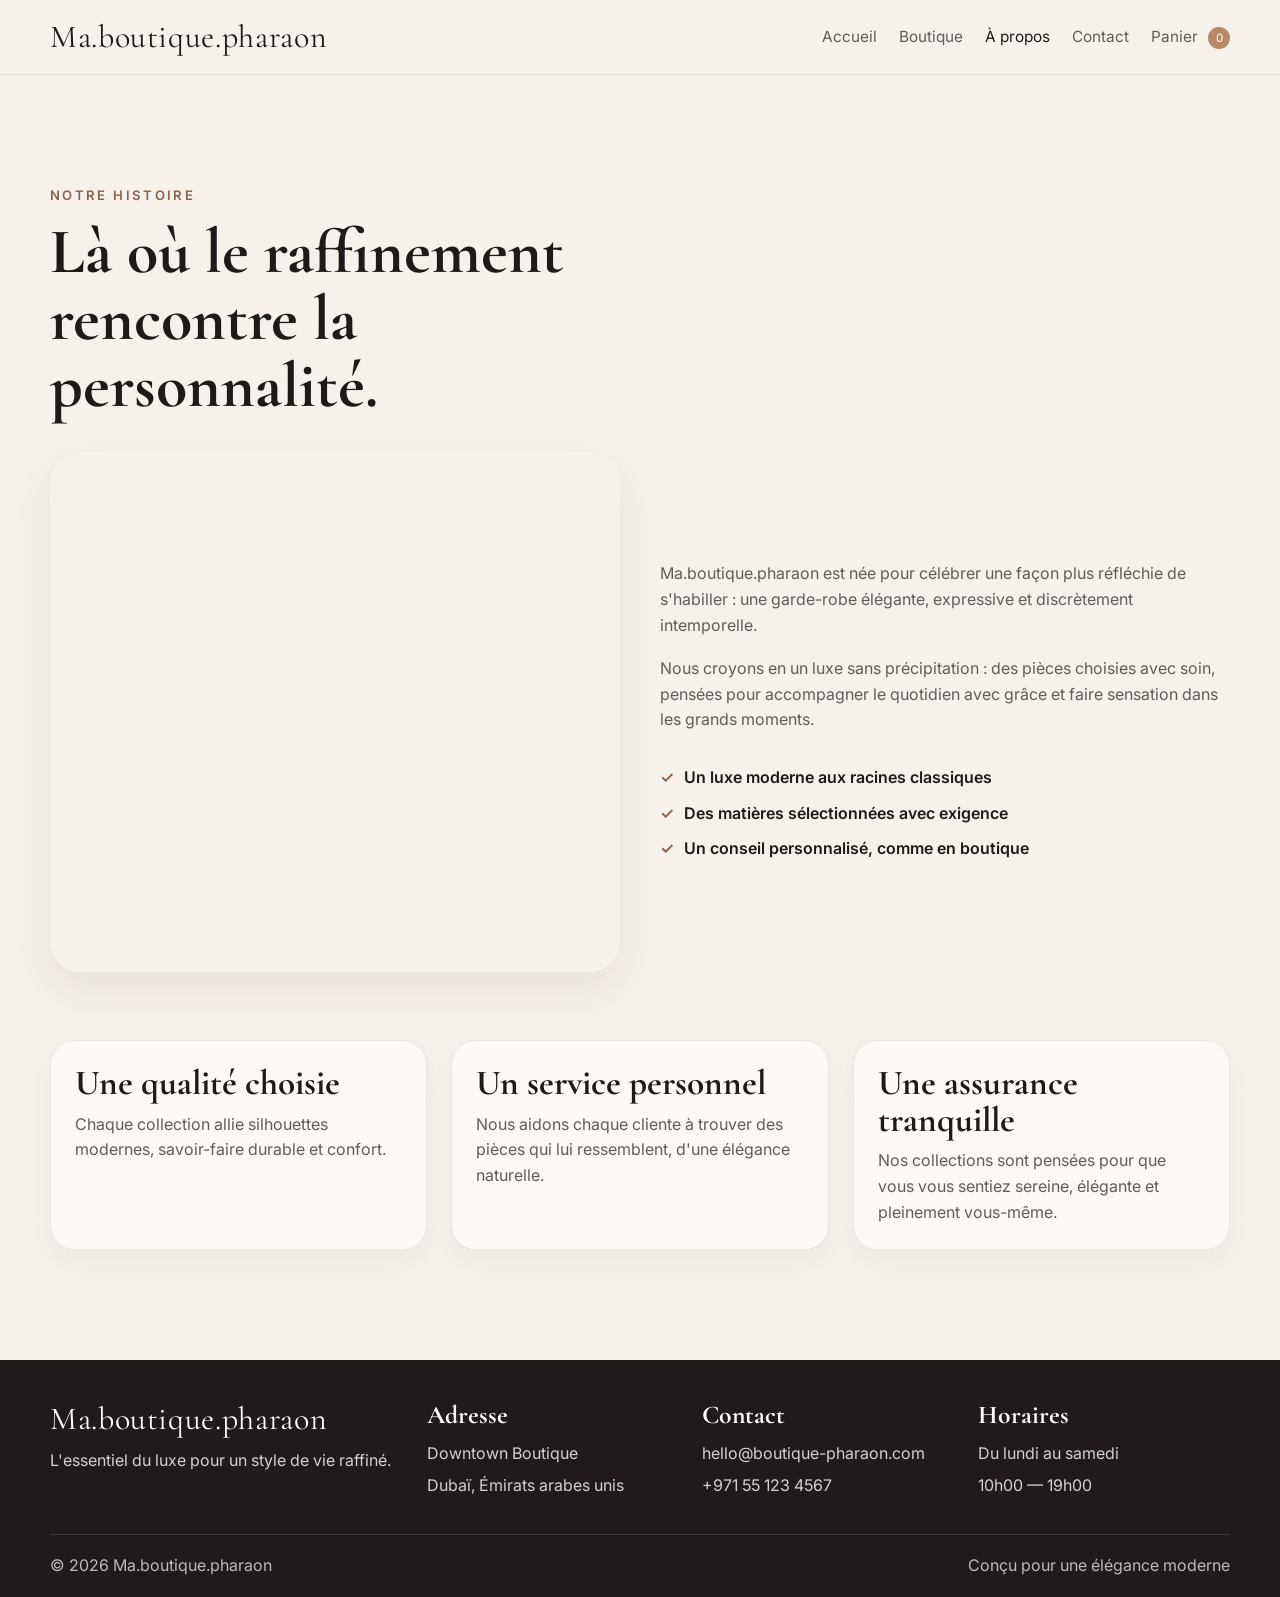
==== commit 1b40d775: "Translate shop, about, contact and cart pages into French Navigation, footer, page copy, form labels" ====
--- a/about.html
+++ b/about.html
@@ -1,10 +1,10 @@
 <!DOCTYPE html>
-<html lang="en">
+<html lang="fr">
   <head>
     <meta charset="UTF-8" />
     <meta name="viewport" content="width=device-width, initial-scale=1.0" />
-    <title>About | Ma.boutique.pharaon</title>
-    <meta name="description" content="Learn about the story and philosophy behind Ma.boutique.pharaon." />
+    <title>À propos | Ma.boutique.pharaon</title>
+    <meta name="description" content="Découvrez l'histoire et la philosophie de Ma.boutique.pharaon." />
     <link rel="preconnect" href="https://fonts.googleapis.com" />
     <link rel="preconnect" href="https://fonts.gstatic.com" crossorigin />
     <link
@@ -18,57 +18,57 @@
       <div class="container nav">
         <a href="index.html" class="brand">Ma.boutique.pharaon</a>
 
-        <button class="menu-toggle" aria-label="Toggle navigation" aria-expanded="false">
+        <button class="menu-toggle" aria-label="Ouvrir le menu" aria-expanded="false">
           <span></span>
           <span></span>
           <span></span>
         </button>
 
-        <nav class="nav-links" aria-label="Main navigation">
-          <a href="index.html">Home</a>
-          <a href="products.html">Shop</a>
-          <a href="about.html">About</a>
+        <nav class="nav-links" aria-label="Navigation principale">
+          <a href="index.html">Accueil</a>
+          <a href="products.html">Boutique</a>
+          <a href="about.html" aria-current="page">À propos</a>
           <a href="contact.html">Contact</a>
-          <a href="cart.html">Cart <span class="nav-cart-count">0</span></a>
+          <a href="cart.html">Panier <span class="nav-cart-count">0</span></a>
         </nav>
       </div>
     </header>
 
     <main class="container main-page">
       <section class="page-hero small-hero">
-        <p class="eyebrow">Our story</p>
-        <h1>Where refinement meets individuality.</h1>
+        <p class="eyebrow">Notre histoire</p>
+        <h1>Là où le raffinement rencontre la personnalité.</h1>
       </section>
 
       <section class="story story-page">
         <div class="story-image"></div>
         <div class="story-copy">
           <p>
-            Ma.boutique.pharaon was founded to celebrate a more intentional way of dressing: a wardrobe that is elegant, expressive, and quietly timeless.
+            Ma.boutique.pharaon est née pour célébrer une façon plus réfléchie de s'habiller : une garde-robe élégante, expressive et discrètement intemporelle.
           </p>
           <p>
-            We believe in slow luxury—pieces selected with care, designed to move beautifully with daily life and still make a statement when it matters most.
+            Nous croyons en un luxe sans précipitation : des pièces choisies avec soin, pensées pour accompagner le quotidien avec grâce et faire sensation dans les grands moments.
           </p>
           <ul class="check-list">
-            <li>Modern luxury with classic roots</li>
-            <li>Thoughtful material selection</li>
-            <li>Personal, boutique-level guidance</li>
+            <li>Un luxe moderne aux racines classiques</li>
+            <li>Des matières sélectionnées avec exigence</li>
+            <li>Un conseil personnalisé, comme en boutique</li>
           </ul>
         </div>
       </section>
 
       <section class="values-grid">
         <article>
-          <h3>Curated quality</h3>
-          <p>Each collection balances modern silhouettes with lasting craftsmanship and comfort.</p>
+          <h3>Une qualité choisie</h3>
+          <p>Chaque collection allie silhouettes modernes, savoir-faire durable et confort.</p>
         </article>
         <article>
-          <h3>Personal service</h3>
-          <p>We help clients discover pieces that feel uniquely their own and effortlessly elevated.</p>
+          <h3>Un service personnel</h3>
+          <p>Nous aidons chaque cliente à trouver des pièces qui lui ressemblent, d'une élégance naturelle.</p>
         </article>
         <article>
-          <h3>Quiet confidence</h3>
-          <p>Our collections are designed to help you feel composed, stylish, and unmistakably yourself.</p>
+          <h3>Une assurance tranquille</h3>
+          <p>Nos collections sont pensées pour que vous vous sentiez sereine, élégante et pleinement vous-même.</p>
         </article>
       </section>
     </main>
@@ -77,13 +77,13 @@
       <div class="container footer-grid">
         <div>
           <a href="index.html" class="brand">Ma.boutique.pharaon</a>
-          <p>Luxury essentials for a refined lifestyle.</p>
+          <p>L'essentiel du luxe pour un style de vie raffiné.</p>
         </div>
 
         <div>
-          <h4>Visit</h4>
+          <h4>Adresse</h4>
           <p>Downtown Boutique</p>
-          <p>Dubai, UAE</p>
+          <p>Dubaï, Émirats arabes unis</p>
         </div>
 
         <div>
@@ -93,15 +93,15 @@
         </div>
 
         <div>
-          <h4>Hours</h4>
-          <p>Mon - Sat</p>
-          <p>10:00 — 19:00</p>
+          <h4>Horaires</h4>
+          <p>Du lundi au samedi</p>
+          <p>10h00 — 19h00</p>
         </div>
       </div>
 
       <div class="container footer-bottom">
         <span>© <span id="year"></span> Ma.boutique.pharaon</span>
-        <span>Made for modern elegance</span>
+        <span>Conçu pour une élégance moderne</span>
       </div>
     </footer>
 
--- a/style.css
+++ b/style.css
@@ -437,7 +437,7 @@
 .story-image {
   min-height: 520px;
   border-radius: 30px;
-  background-image: url("https://images.unsplash.com/photo-1524504388940-b1c1722653e1?auto=format&fit=crop&w=1100&q=80");
+  background-image: url("https://images.unsplash.com/photo-1524504388940-b1c1722653e1?auto=format&fit=crop&w=1800&q=85");
   background-size: cover;
   background-position: center;
   box-shadow: var(--shadow);
